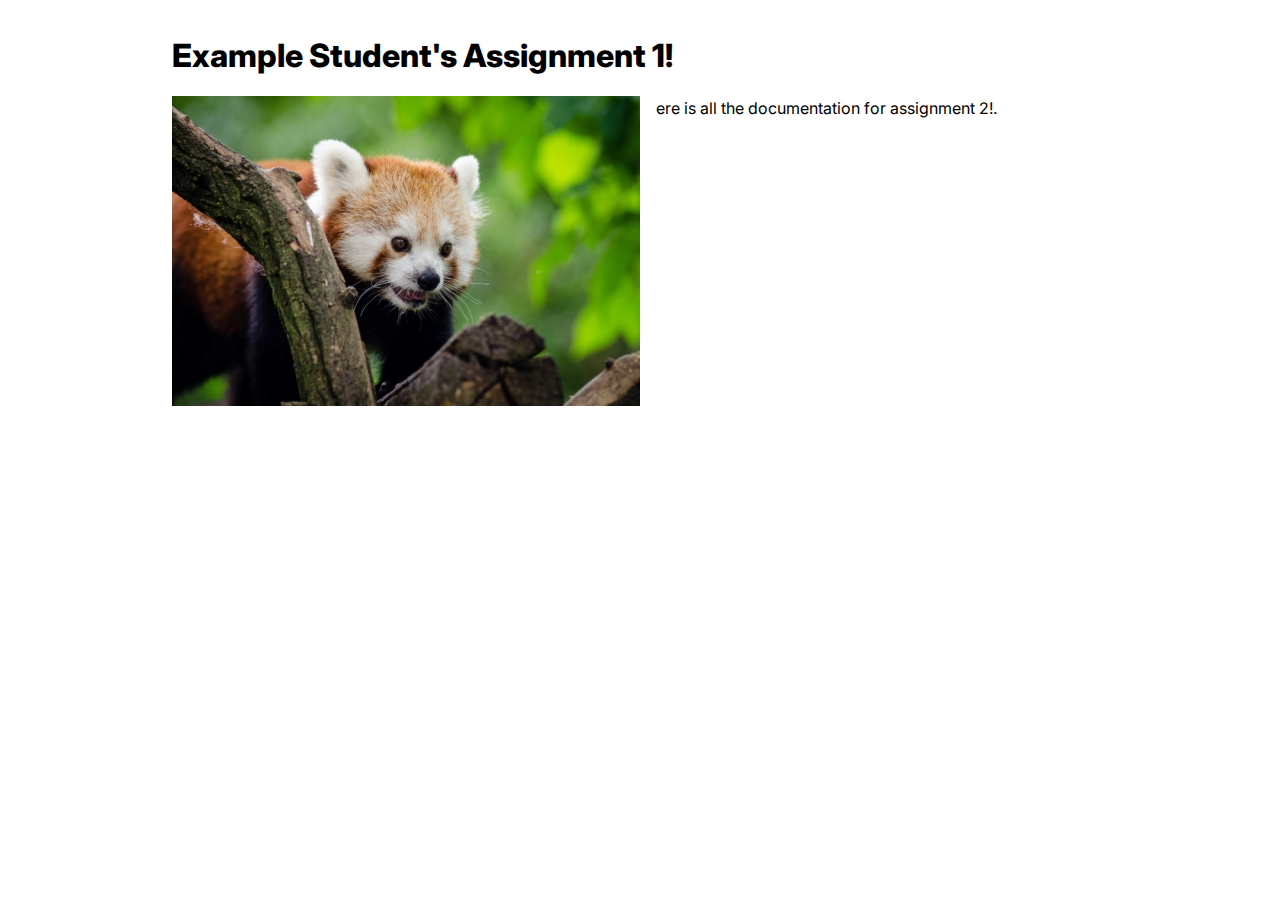
==== a1.html @ 3ec0637b "removed all files from 'template' folder" ====
<!DOCTYPE html>
<html>
  <head>
    <meta charset="utf-8" />
    <meta name="viewport" content="width=device-width, maximum-scale=1.0" />

    <title>Example Student's HCDE 439 Physical Computing Page!</title>

    <link href="style.css" rel="stylesheet" type="text/css" />
  </head>
  <body>
    <h1>Example Student's Assignment 1!</h1>
    <div class="header">
      <img src="red-panda.jpg" />
      <p>ere is all the documentation for assignment 2!.</p>
    </div>
  </body>
</html>
---- style.css ----
@import url("https://fonts.googleapis.com/css2?family=Inter:wght@100;200;300;400;500;600;700;800;900&display=swap");

*,
*::before,
*::after {
  box-sizing: border-box;
}

* {
  margin: 0;
}

img,
picture,
video,
canvas,
svg {
  display: block;
  max-width: 100%;
}

body {
  font-family: "Inter", sans-serif;
  line-height: 1.5;
  -webkit-font-smoothing: antialiased;
  max-width: 1000px;
  padding: 2em;
  margin: auto;
}

h1 {
  font-weight: 800;
}

h2 {
  font-weight: 700;
}

.header {
  display: flex;
  gap: 1em;
  margin-top: 1em;
}

.header img {
  width: 50%;
  object-fit: cover;
}

.grid {
  display: grid;
  grid-template-columns: repeat(auto-fit, minmax(250px, 1fr));
  gap: 1em;
  margin-top: 2em;
}

.assignment a {
  color: #000;
  text-decoration: none;
}

.assignment a:hover {
  color: #f06;
}

.assignment img {
  aspect-ratio: 1;
  object-fit: cover;
}

.assignment p {
  margin-top: 0.5em;
}
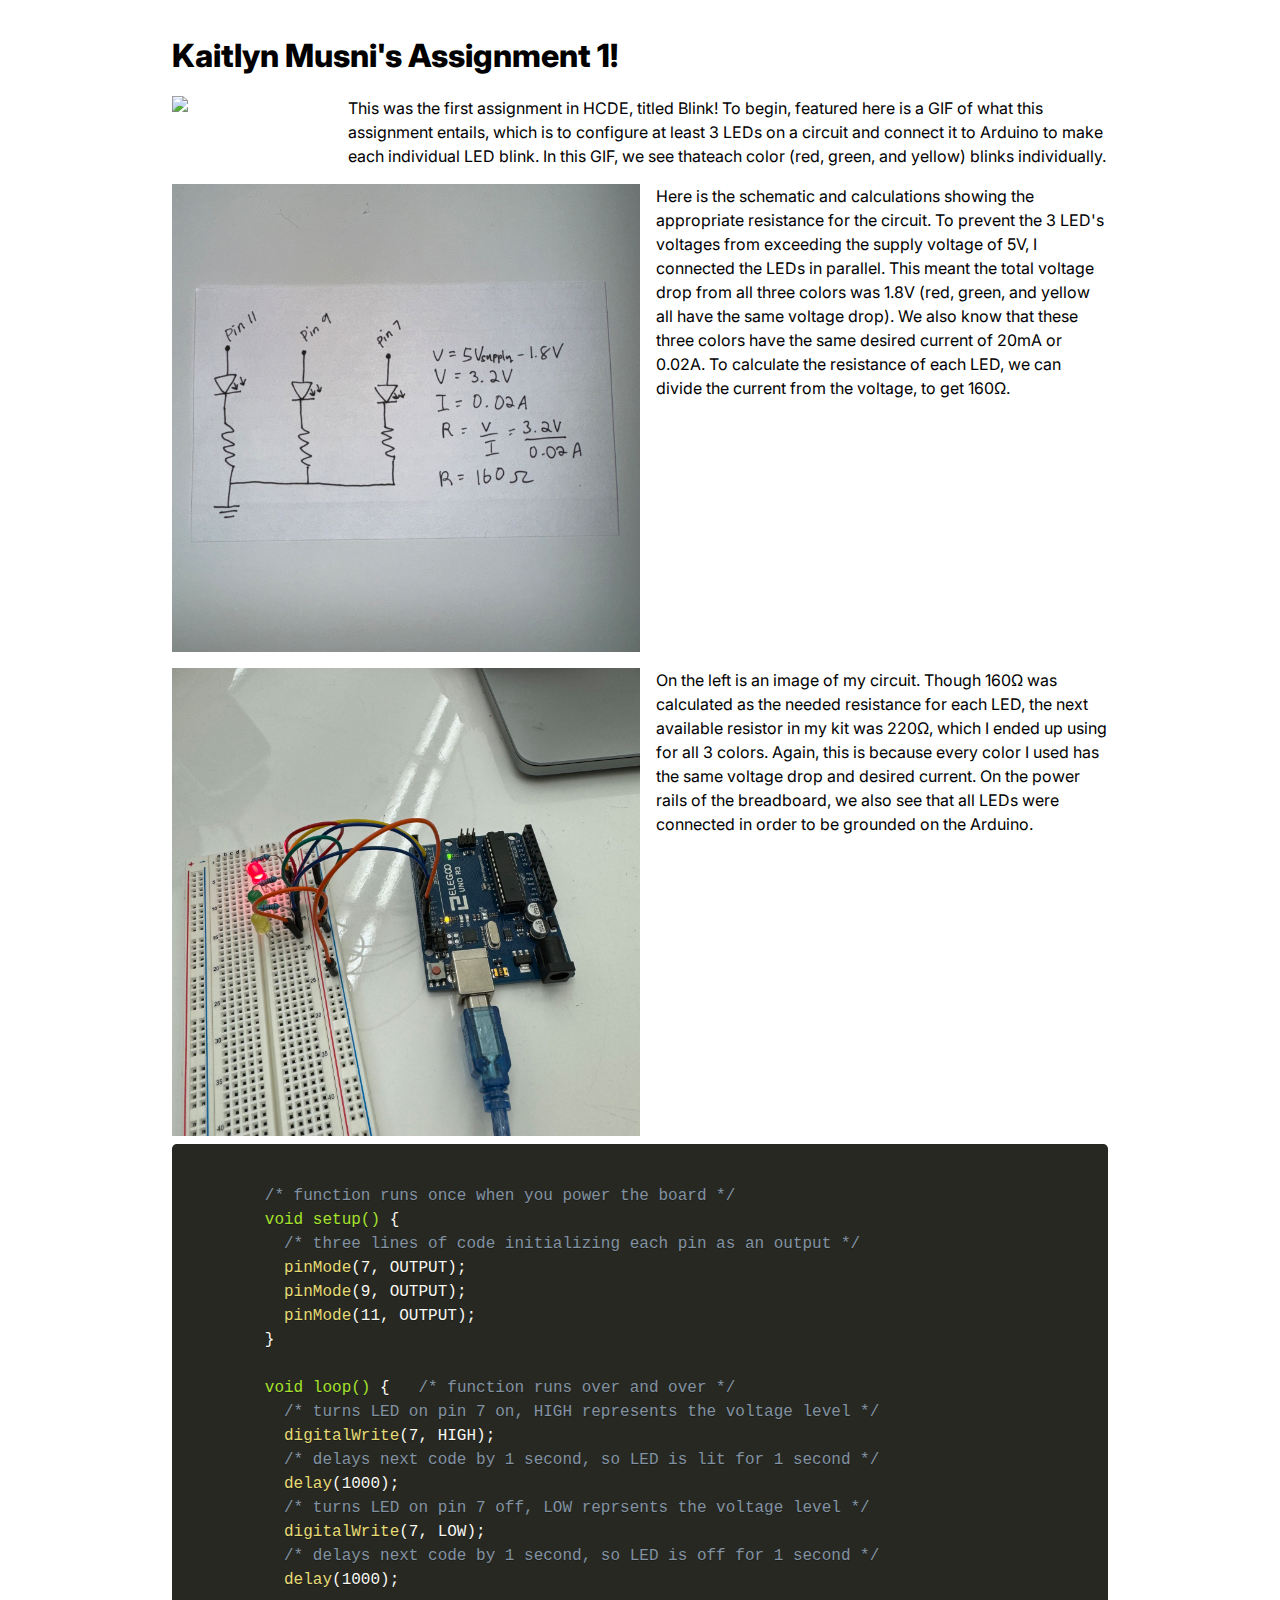
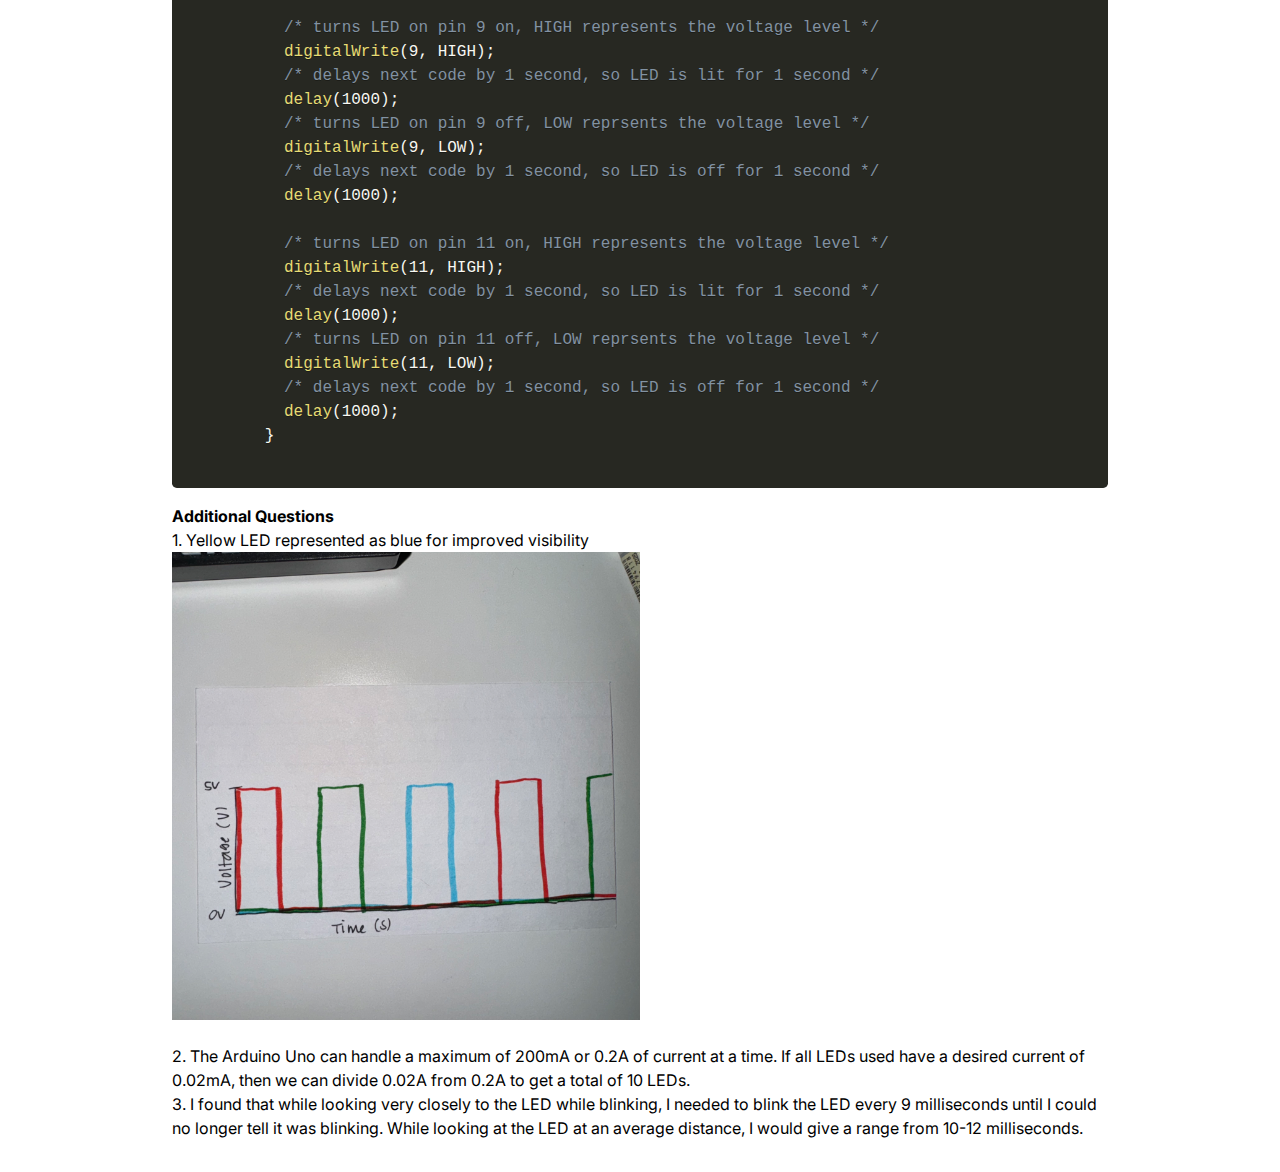
==== commit 3cbd9cae: "Completed A1" ====
--- a/a1.html
+++ b/a1.html
@@ -4,15 +4,89 @@
     <meta charset="utf-8" />
     <meta name="viewport" content="width=device-width, maximum-scale=1.0" />
 
-    <title>Example Student's HCDE 439 Physical Computing Page!</title>
+    <title>Kaitlyn Musni's HCDE 439 Physical Computing Page!</title>
 
     <link href="style.css" rel="stylesheet" type="text/css" />
   </head>
   <body>
-    <h1>Example Student's Assignment 1!</h1>
+    <h1>Kaitlyn Musni's Assignment 1!</h1>
     <div class="header">
-      <img src="red-panda.jpg" />
-      <p>ere is all the documentation for assignment 2!.</p>
+      <img src="blink.GIF" />
+      <p>This was the first assignment in HCDE, titled Blink!
+        To begin, featured here is a GIF of what this assignment entails,
+        which is to configure at least 3 LEDs on a circuit and connect 
+        it to Arduino to make each individual LED blink. In this GIF, we see thateach color (red, green, and yellow) blinks individually.
+      </p>
     </div>
+
+    <div class="header">
+      <img src="IMG_4727.jpeg" />
+      <p>Here is the schematic and calculations showing the appropriate resistance for the circuit. To prevent the 3 LED's voltages from exceeding the supply voltage of 5V, I connected the LEDs in parallel. This meant the total voltage drop from all three colors was 1.8V (red, green, and yellow all have the same voltage drop). We also know that these three colors have the same desired current of 20mA or 0.02A. To calculate the resistance of each LED, we can divide the current from the voltage, to get 160&Omega;.
+      </p>
+    </div>
+
+    <div class="header">
+      <img src="IMG_4715.jpeg" />
+      <p>On the left is an image of my circuit. Though 160&Omega; was 
+        calculated as the needed resistance for each LED, the next available 
+        resistor in my kit was 220&Omega;, which I ended up using for all 3 colors. Again, this is because every color I used has the same voltage drop and desired current. On the power rails of the breadboard, we also see that all LEDs were connected in order to be grounded on the Arduino.  
+      </p>
+    </div>
+    
+    <div class="box">
+      <link rel="stylesheet" href="./prism/prism.css" />
+      <pre><code class="language-css" >
+        /* function runs once when you power the board */
+        void setup() {    
+          /* three lines of code initializing each pin as an output */
+          pinMode(7, OUTPUT);
+          pinMode(9, OUTPUT);
+          pinMode(11, OUTPUT);
+        }
+        
+        void loop() {   /* function runs over and over */
+          /* turns LED on pin 7 on, HIGH represents the voltage level */
+          digitalWrite(7, HIGH);  
+          /* delays next code by 1 second, so LED is lit for 1 second */
+          delay(1000);    
+          /* turns LED on pin 7 off, LOW reprsents the voltage level */
+          digitalWrite(7, LOW);   
+          /* delays next code by 1 second, so LED is off for 1 second */
+          delay(1000);                     
+        
+          /* turns LED on pin 9 on, HIGH represents the voltage level */
+          digitalWrite(9, HIGH); 
+          /* delays next code by 1 second, so LED is lit for 1 second */
+          delay(1000);        
+          /* turns LED on pin 9 off, LOW reprsents the voltage level */
+          digitalWrite(9, LOW);   
+          /* delays next code by 1 second, so LED is off for 1 second */
+          delay(1000);                     
+        
+          /* turns LED on pin 11 on, HIGH represents the voltage level */
+          digitalWrite(11, HIGH);  
+          /* delays next code by 1 second, so LED is lit for 1 second */
+          delay(1000);         
+          /* turns LED on pin 11 off, LOW reprsents the voltage level */           
+          digitalWrite(11, LOW); 
+          /* delays next code by 1 second, so LED is off for 1 second */
+          delay(1000);                      
+        }
+        </code></pre>
+      <script src="./prism/prism.js"></script>
+    </div>
+
+    <div class="header">
+      <p>
+        <b>Additional Questions</b><br>
+        1. Yellow LED represented as blue for improved visibility<img src="IMG_4732.jpeg" /><br>
+        2. The Arduino Uno can handle a maximum of 200mA or 0.2A of current 
+        at a time. If all LEDs used have a desired current of 0.02mA, then we can divide 0.02A from 0.2A to get a total of 10 LEDs. <br>
+        3. I found that while looking very closely to the LED while blinking,
+        I needed to blink the LED every 9 milliseconds until I could no
+        longer tell it was blinking. While looking at the LED at an average distance, I would give a range from 10-12 milliseconds.<br>
+      </p>
+    </div>
+    
   </body>
 </html>
--- a/prism/prism.css
+++ b/prism/prism.css
@@ -0,0 +1,126 @@
+/* PrismJS 1.29.0
+https://prismjs.com/download.html#themes=prism-okaidia&languages=markup+css+clike+javascript+c+cpp */
+/**
+ * okaidia theme for JavaScript, CSS and HTML
+ * Loosely based on Monokai textmate theme by http://www.monokai.nl/
+ * @author ocodia
+ */
+
+code[class*="language-"],
+pre[class*="language-"] {
+	color: #f8f8f2;
+	background: none;
+	text-shadow: 0 1px rgba(0, 0, 0, 0.3);
+	font-family: Consolas, Monaco, 'Andale Mono', 'Ubuntu Mono', monospace;
+	font-size: 1em;
+	text-align: left;
+	white-space: pre;
+	word-spacing: normal;
+	word-break: normal;
+	word-wrap: normal;
+	line-height: 1.5;
+
+	-moz-tab-size: 4;
+	-o-tab-size: 4;
+	tab-size: 4;
+
+	-webkit-hyphens: none;
+	-moz-hyphens: none;
+	-ms-hyphens: none;
+	hyphens: none;
+}
+
+/* Code blocks */
+pre[class*="language-"] {
+	padding: 1em;
+	margin: .5em 0;
+	overflow: auto;
+	border-radius: 0.3em;
+}
+
+:not(pre) > code[class*="language-"],
+pre[class*="language-"] {
+	background: #272822;
+}
+
+/* Inline code */
+:not(pre) > code[class*="language-"] {
+	padding: .1em;
+	border-radius: .3em;
+	white-space: normal;
+}
+
+.token.comment,
+.token.prolog,
+.token.doctype,
+.token.cdata {
+	color: #8292a2;
+}
+
+.token.punctuation {
+	color: #f8f8f2;
+}
+
+.token.namespace {
+	opacity: .7;
+}
+
+.token.property,
+.token.tag,
+.token.constant,
+.token.symbol,
+.token.deleted {
+	color: #f92672;
+}
+
+.token.boolean,
+.token.number {
+	color: #ae81ff;
+}
+
+.token.selector,
+.token.attr-name,
+.token.string,
+.token.char,
+.token.builtin,
+.token.inserted {
+	color: #a6e22e;
+}
+
+.token.operator,
+.token.entity,
+.token.url,
+.language-css .token.string,
+.style .token.string,
+.token.variable {
+	color: #f8f8f2;
+}
+
+.token.atrule,
+.token.attr-value,
+.token.function,
+.token.class-name {
+	color: #e6db74;
+}
+
+.token.keyword {
+	color: #66d9ef;
+}
+
+.token.regex,
+.token.important {
+	color: #fd971f;
+}
+
+.token.important,
+.token.bold {
+	font-weight: bold;
+}
+.token.italic {
+	font-style: italic;
+}
+
+.token.entity {
+	cursor: help;
+}
+
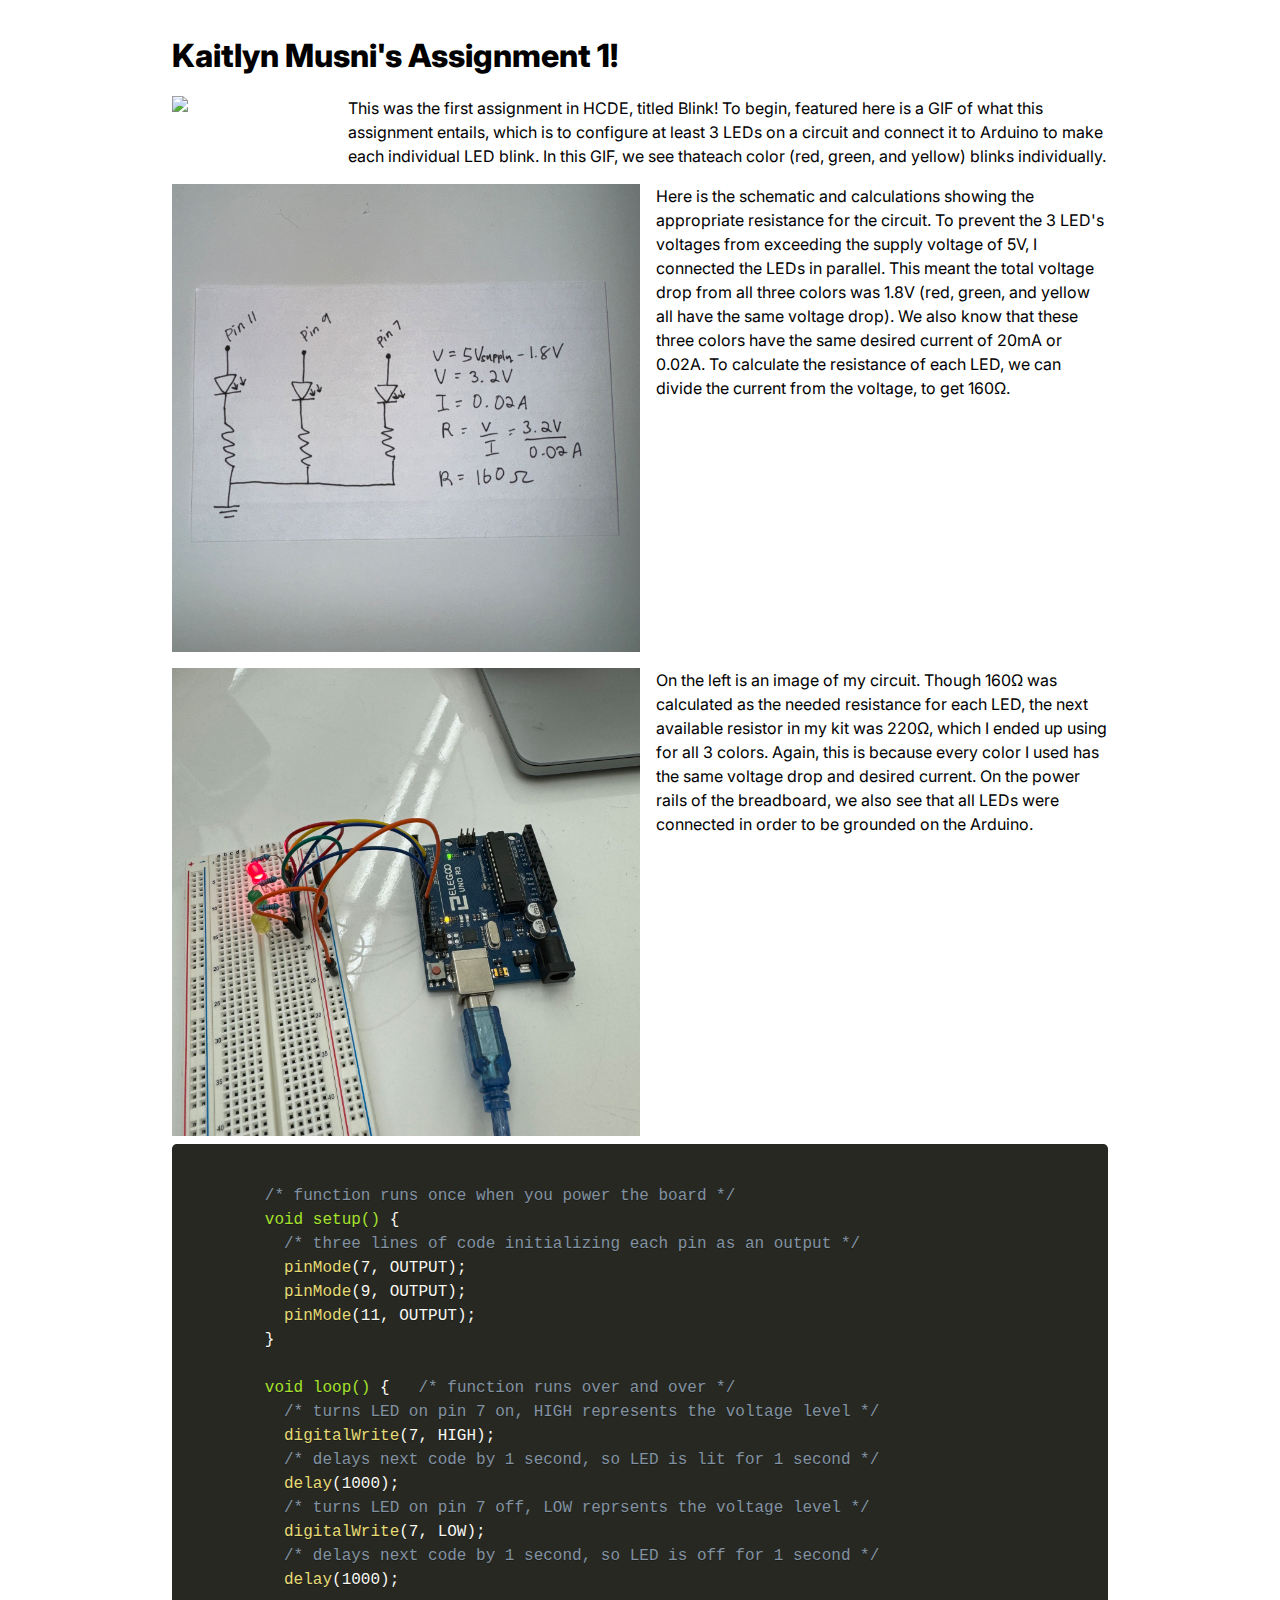
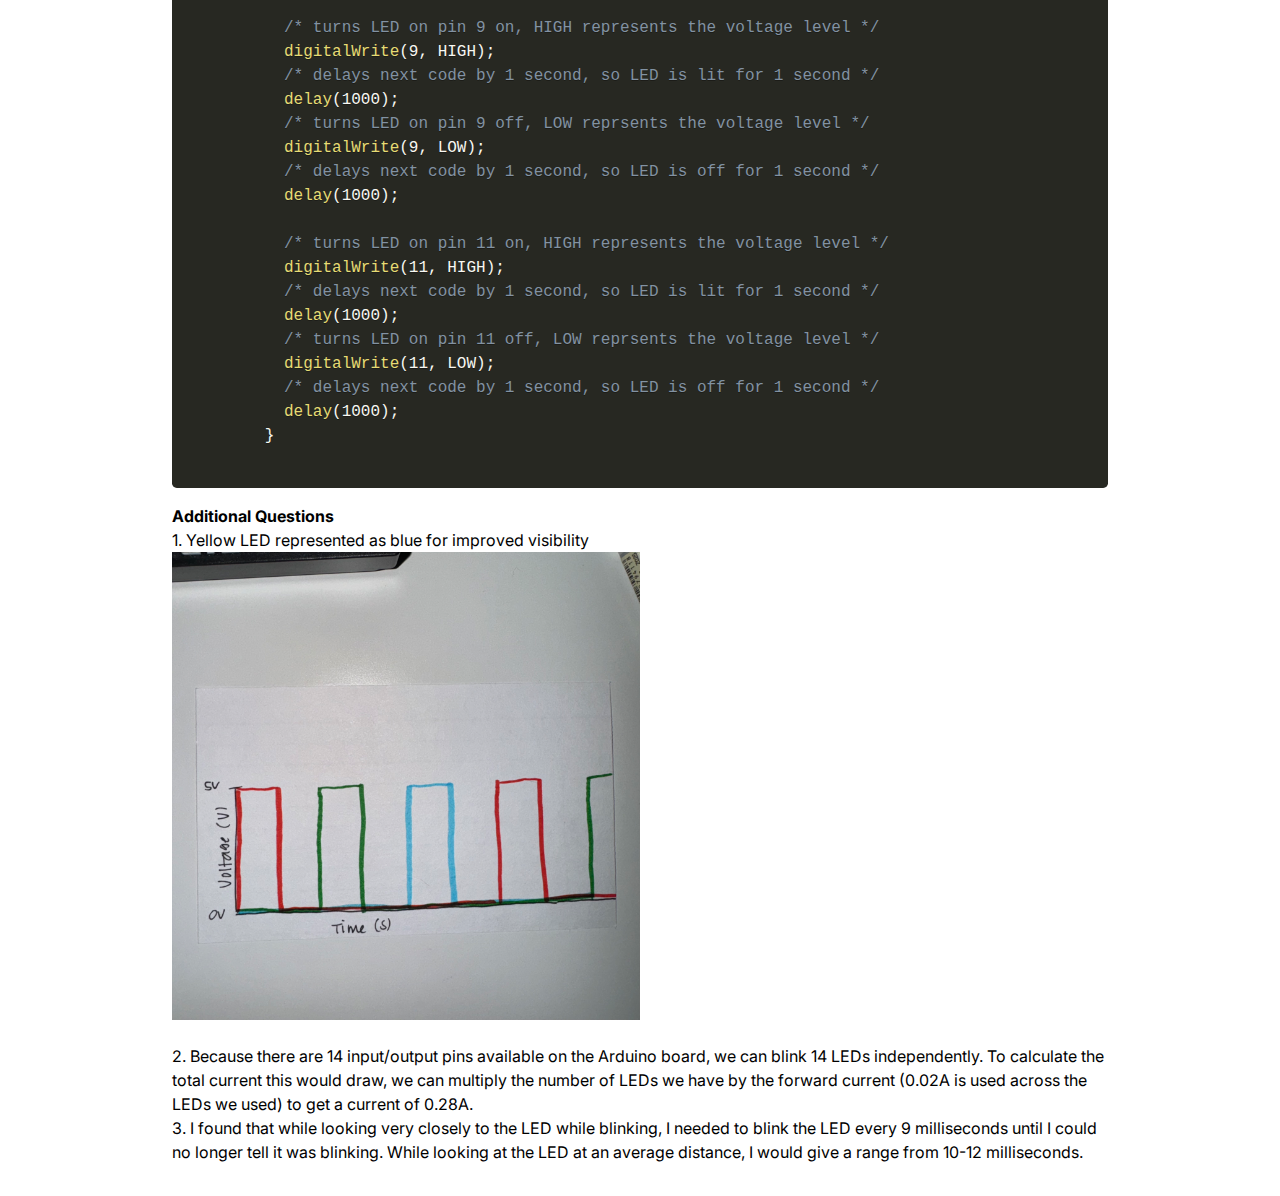
==== commit 74c9f10e: "fixed question 2" ====
--- a/a1.html
+++ b/a1.html
@@ -80,13 +80,12 @@
       <p>
         <b>Additional Questions</b><br>
         1. Yellow LED represented as blue for improved visibility<img src="IMG_4732.jpeg" /><br>
-        2. The Arduino Uno can handle a maximum of 200mA or 0.2A of current 
-        at a time. If all LEDs used have a desired current of 0.02mA, then we can divide 0.02A from 0.2A to get a total of 10 LEDs. <br>
+        2. Because there are 14 input/output pins available on the Arduino board, we can blink 14 LEDs independently. To calculate the total current this would draw, we can multiply the number of LEDs we have by the forward current (0.02A is used across the LEDs we used) to get a current of 0.28A.   <br>
         3. I found that while looking very closely to the LED while blinking,
         I needed to blink the LED every 9 milliseconds until I could no
         longer tell it was blinking. While looking at the LED at an average distance, I would give a range from 10-12 milliseconds.<br>
       </p>
     </div>
-    
+
   </body>
 </html>
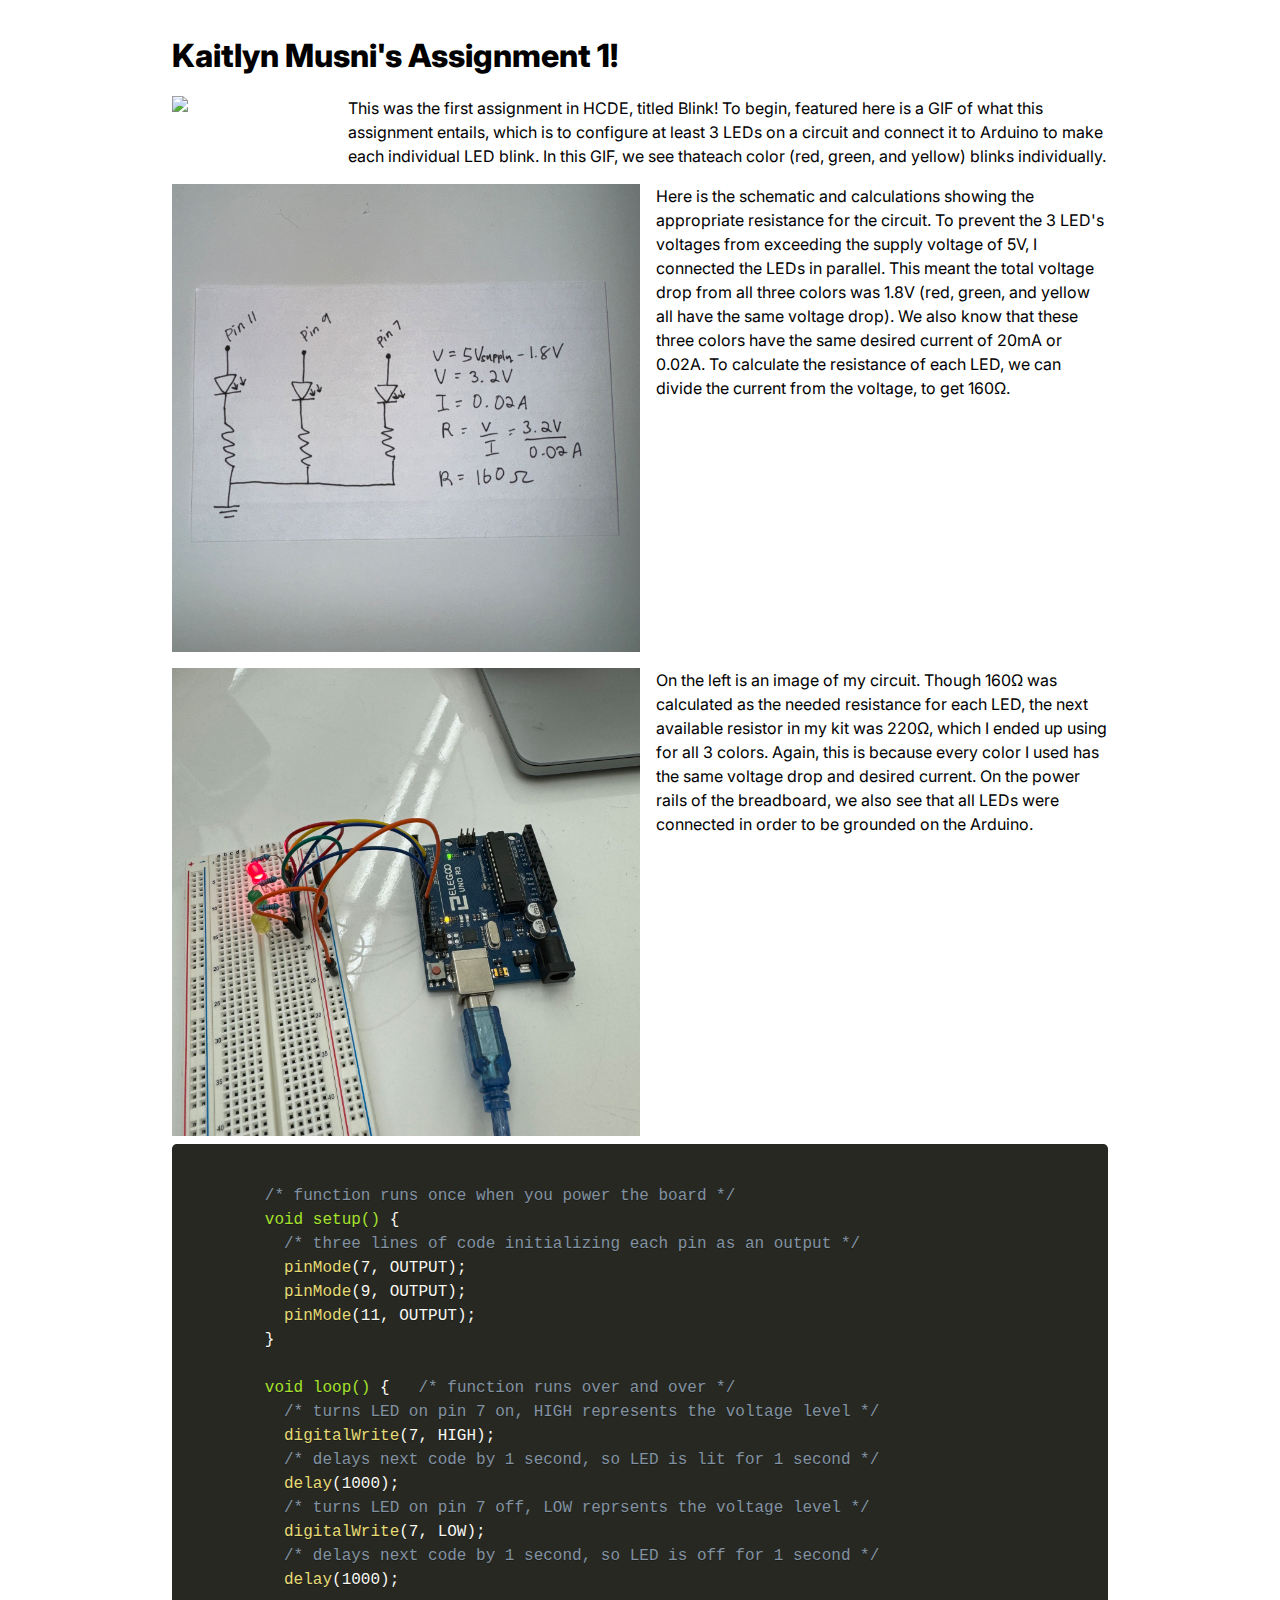
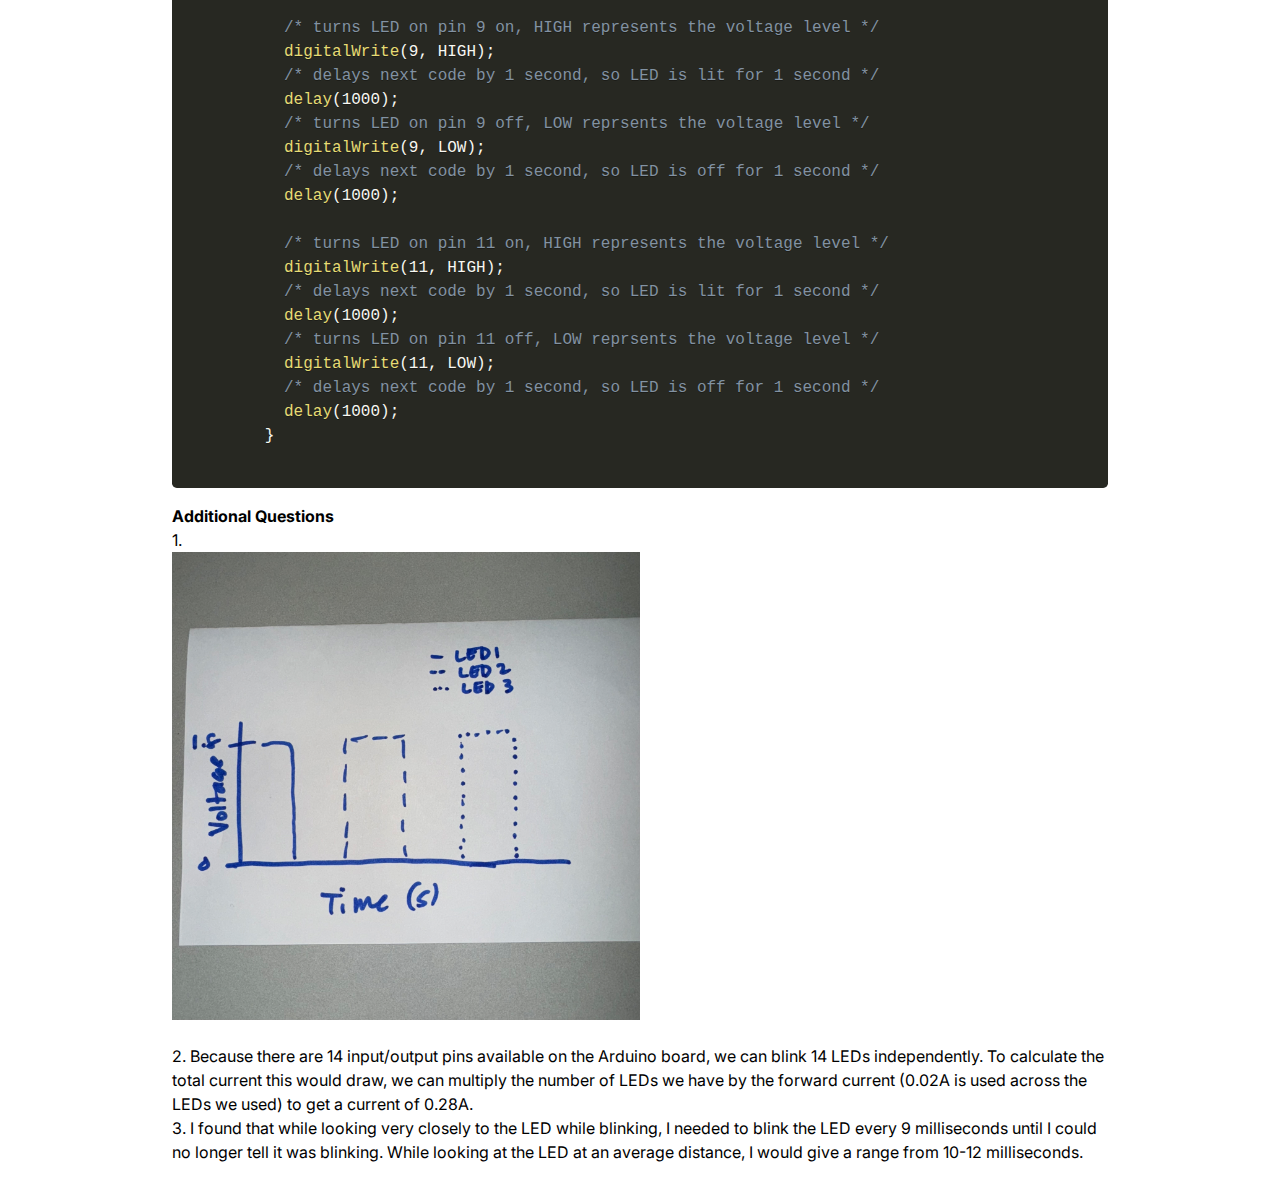
==== commit 7cce0615: "fixed question 1" ====
--- a/a1.html
+++ b/a1.html
@@ -79,11 +79,12 @@
     <div class="header">
       <p>
         <b>Additional Questions</b><br>
-        1. Yellow LED represented as blue for improved visibility<img src="IMG_4732.jpeg" /><br>
+        1. <img src="IMG_4737.jpeg" /><br>
         2. Because there are 14 input/output pins available on the Arduino board, we can blink 14 LEDs independently. To calculate the total current this would draw, we can multiply the number of LEDs we have by the forward current (0.02A is used across the LEDs we used) to get a current of 0.28A.   <br>
         3. I found that while looking very closely to the LED while blinking,
         I needed to blink the LED every 9 milliseconds until I could no
         longer tell it was blinking. While looking at the LED at an average distance, I would give a range from 10-12 milliseconds.<br>
+  
       </p>
     </div>
 
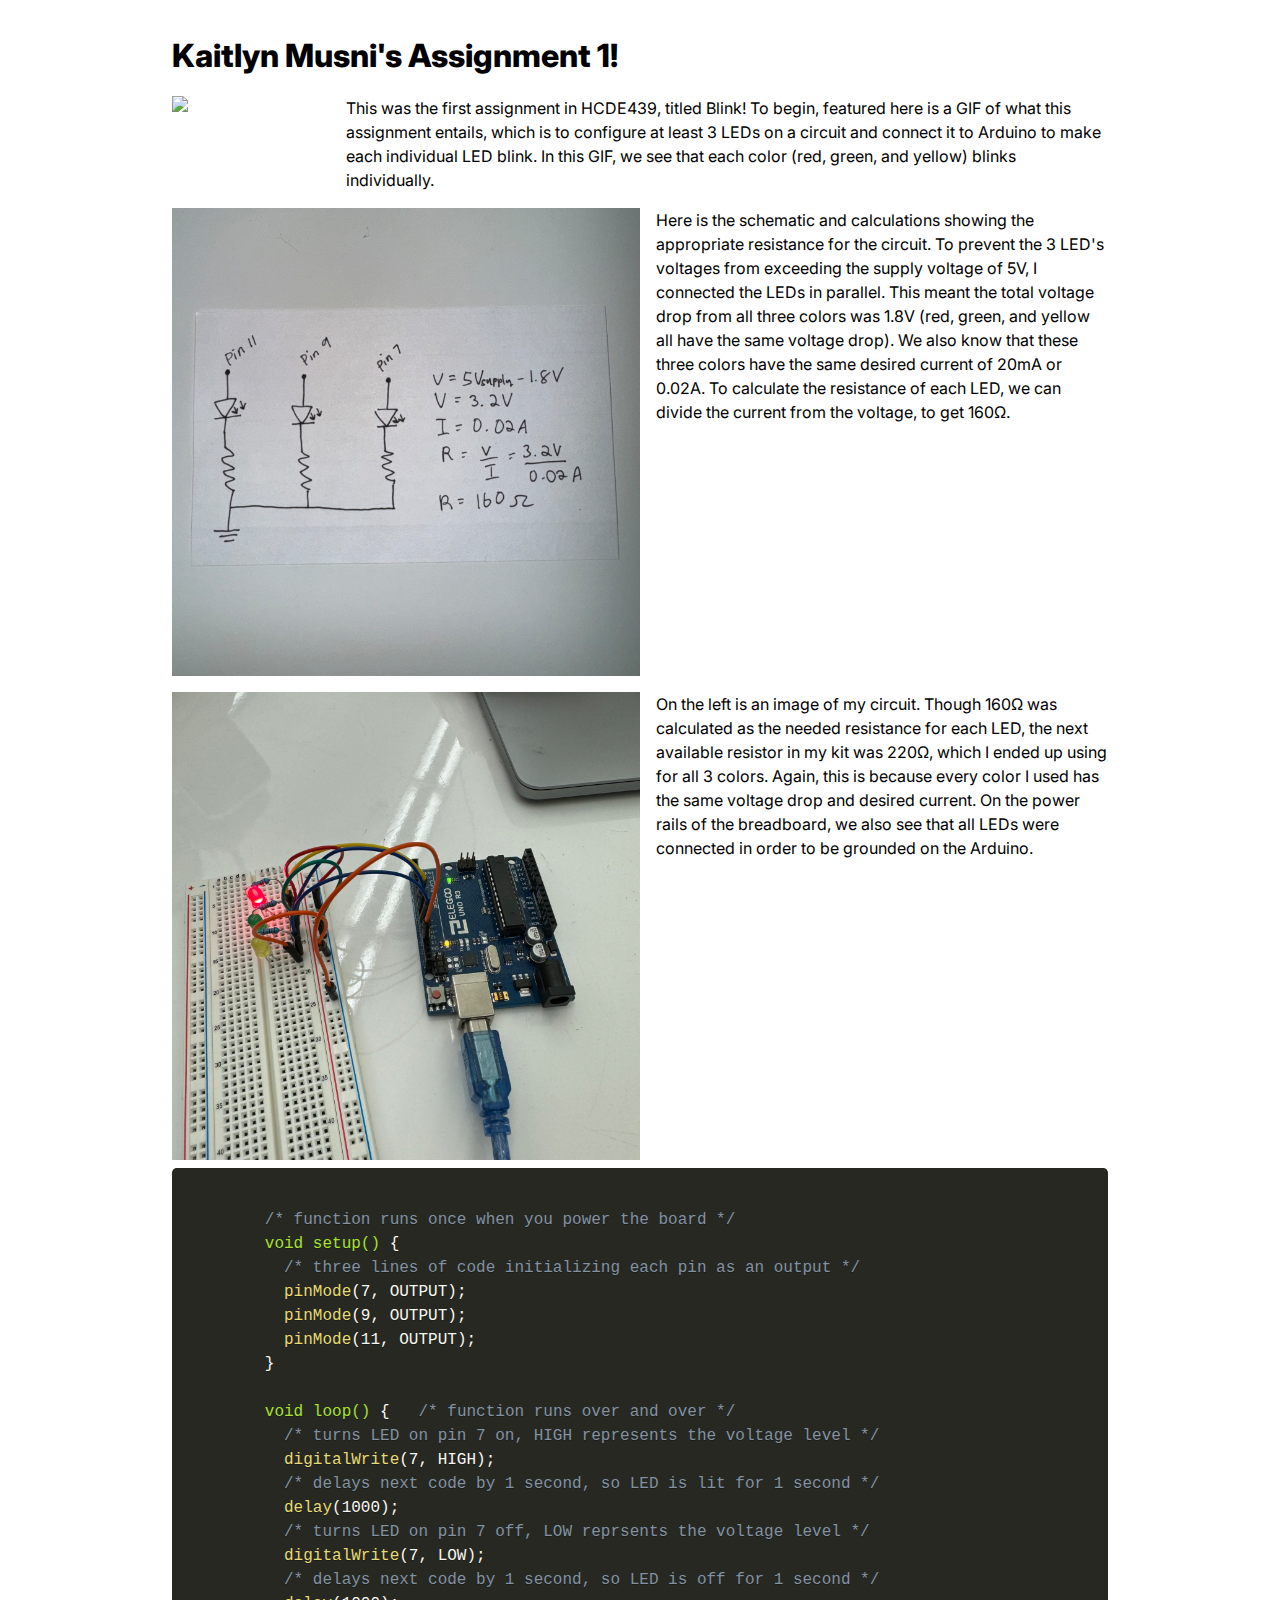
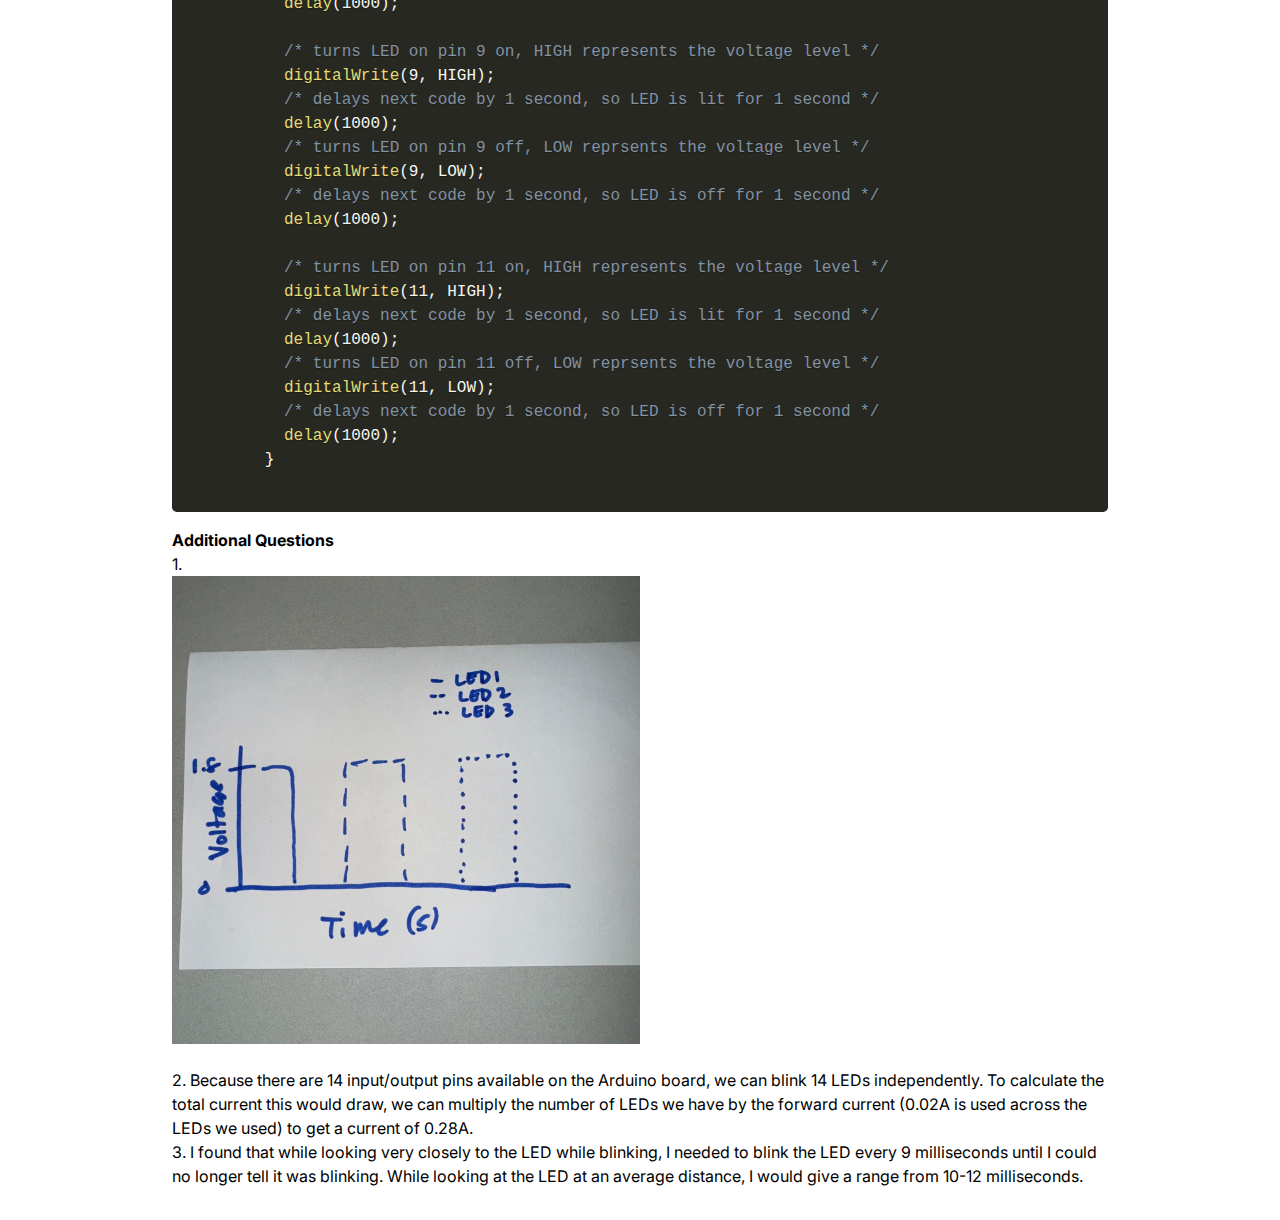
==== commit 068d5713: "completed a2" ====
--- a/a1.html
+++ b/a1.html
@@ -12,10 +12,10 @@
     <h1>Kaitlyn Musni's Assignment 1!</h1>
     <div class="header">
       <img src="blink.GIF" />
-      <p>This was the first assignment in HCDE, titled Blink!
+      <p>This was the first assignment in HCDE439, titled Blink!
         To begin, featured here is a GIF of what this assignment entails,
         which is to configure at least 3 LEDs on a circuit and connect 
-        it to Arduino to make each individual LED blink. In this GIF, we see thateach color (red, green, and yellow) blinks individually.
+        it to Arduino to make each individual LED blink. In this GIF, we see that each color (red, green, and yellow) blinks individually.
       </p>
     </div>
 
